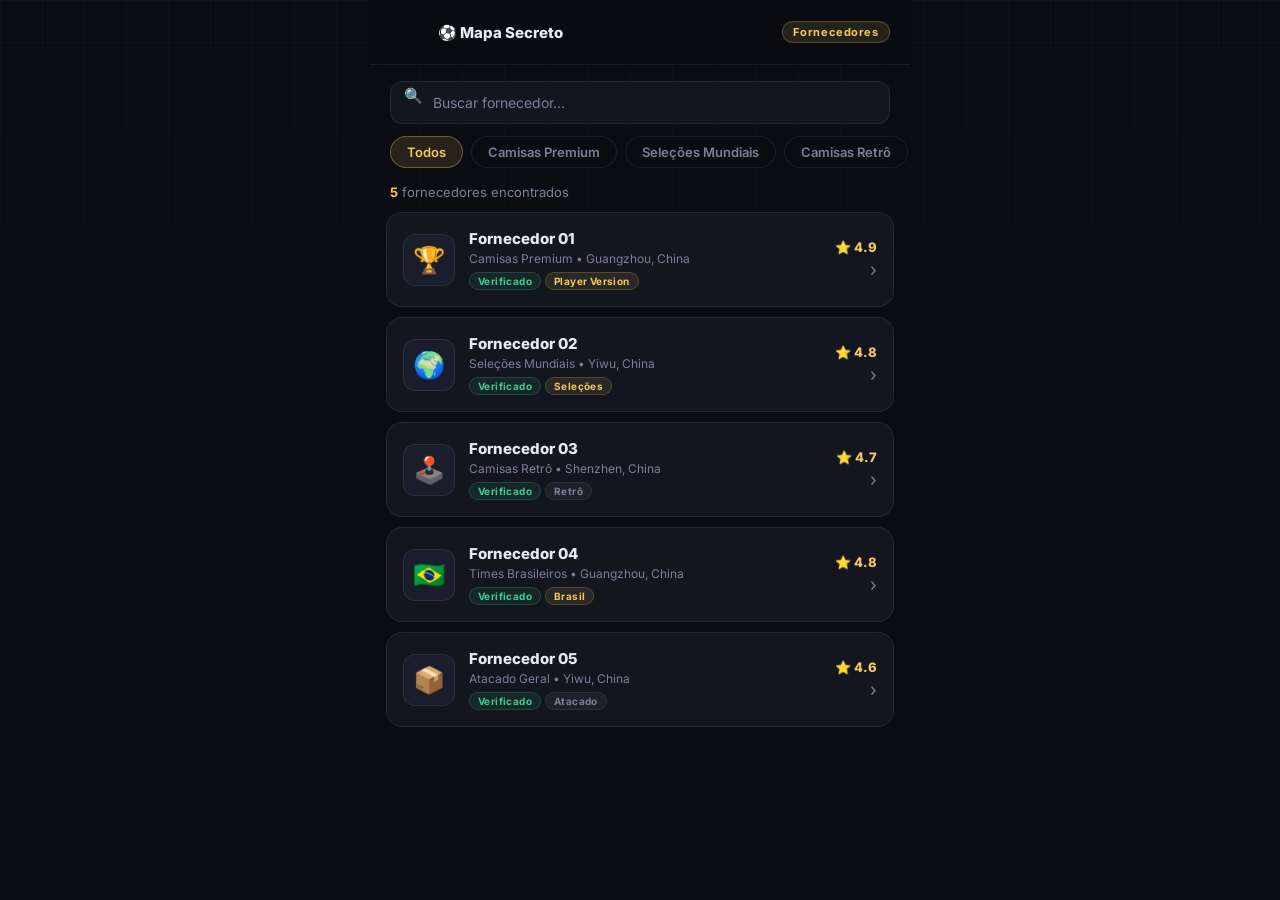
==== entr-app/index.html @ 82fa2864 "Add /entr-app supplier directory with list and detail views - Supplier cards with category filters a" ====
<!doctype html>
<html lang="pt-BR">
<head>
  <meta charset="UTF-8" />
  <meta name="viewport" content="width=device-width, initial-scale=1.0" />
  <title>Mapa Secreto — Fornecedores</title>
  <link rel="preconnect" href="https://fonts.googleapis.com">
  <link rel="preconnect" href="https://fonts.gstatic.com" crossorigin>
  <link href="https://fonts.googleapis.com/css2?family=Inter:wght@400;500;600;700;800;900&display=swap" rel="stylesheet">
  <style>
    *, *::before, *::after { box-sizing: border-box; margin: 0; padding: 0; }

    :root {
      --bg:    #0b0c12;
      --card:  #13151f;
      --card2: #1a1d2b;
      --line:  rgba(255,255,255,.08);
      --gold:  #f4c95d;
      --green: #3ecf8e;
      --red:   #ff5c5c;
      --text:  #e8eaf0;
      --muted: #7a8099;
      --shadow: 0 8px 32px rgba(0,0,0,.5);
    }

    html, body { min-height: 100%; background: var(--bg); color: var(--text); font-family: 'Inter', sans-serif; -webkit-font-smoothing: antialiased; }

    body::before {
      content: "";
      position: fixed; inset: 0; z-index: 0;
      background-image: linear-gradient(rgba(255,255,255,.025) 1px, transparent 1px), linear-gradient(90deg, rgba(255,255,255,.025) 1px, transparent 1px);
      background-size: 42px 42px;
      mask-image: linear-gradient(to bottom, black 0%, transparent 60%);
      pointer-events: none;
    }

    /* ── LAYOUT ── */
    .shell { position: relative; z-index: 1; max-width: 540px; margin: 0 auto; padding: 0 0 80px; min-height: 100vh; }

    /* ── HEADER ── */
    .topbar {
      position: sticky; top: 0; z-index: 50;
      background: rgba(11,12,18,.92);
      backdrop-filter: blur(16px);
      border-bottom: 1px solid var(--line);
      padding: 14px 20px;
      display: flex; align-items: center; gap: 12px;
    }
    .back-btn {
      width: 36px; height: 36px; border-radius: 50%;
      border: 1px solid var(--line);
      background: rgba(255,255,255,.04);
      color: var(--text); font-size: 18px;
      display: grid; place-items: center; cursor: pointer;
      flex-shrink: 0;
      transition: background .15s;
    }
    .back-btn:hover { background: rgba(255,255,255,.09); }
    .back-btn[hidden] { visibility: hidden; pointer-events: none; }
    .topbar-title { font-size: 15px; font-weight: 800; flex: 1; }
    .topbar-badge {
      font-size: 11px; font-weight: 700; letter-spacing: .08em;
      background: rgba(244,201,93,.12); color: var(--gold);
      border: 1px solid rgba(244,201,93,.25);
      border-radius: 20px; padding: 3px 10px;
    }

    /* ── SEARCH ── */
    .search-wrap { padding: 16px 20px 0; }
    .search-input {
      width: 100%; padding: 12px 16px 12px 42px;
      background: var(--card); border: 1px solid var(--line);
      border-radius: 12px; color: var(--text); font-size: 14px;
      font-family: inherit; outline: none;
      transition: border-color .2s;
    }
    .search-input::placeholder { color: var(--muted); }
    .search-input:focus { border-color: rgba(244,201,93,.4); }
    .search-wrap { position: relative; }
    .search-icon { position: absolute; left: 34px; top: 50%; transform: translateY(-50%); font-size: 15px; pointer-events: none; }

    /* ── FILTERS ── */
    .filters {
      display: flex; gap: 8px; padding: 12px 20px;
      overflow-x: auto; scrollbar-width: none;
    }
    .filters::-webkit-scrollbar { display: none; }
    .filter-btn {
      flex-shrink: 0; padding: 7px 16px;
      border-radius: 20px; border: 1px solid var(--line);
      background: transparent; color: var(--muted);
      font-size: 13px; font-weight: 600; font-family: inherit;
      cursor: pointer; white-space: nowrap;
      transition: all .15s;
    }
    .filter-btn.active {
      background: rgba(244,201,93,.12);
      border-color: rgba(244,201,93,.35);
      color: var(--gold);
    }

    /* ── SUPPLIER LIST ── */
    .list-header { padding: 4px 20px 12px; font-size: 13px; color: var(--muted); }
    .list-header span { color: var(--gold); font-weight: 700; }

    .supplier-list { display: flex; flex-direction: column; gap: 10px; padding: 0 16px; }

    .supplier-card {
      background: var(--card);
      border: 1px solid var(--line);
      border-radius: 16px;
      padding: 16px;
      display: flex; align-items: center; gap: 14px;
      cursor: pointer;
      transition: border-color .18s, transform .12s;
      text-decoration: none; color: inherit;
    }
    .supplier-card:hover { border-color: rgba(244,201,93,.3); transform: translateY(-1px); }

    .supplier-avatar {
      width: 52px; height: 52px; border-radius: 12px;
      background: var(--card2);
      border: 1px solid var(--line);
      display: grid; place-items: center;
      font-size: 26px; flex-shrink: 0;
    }
    .supplier-info { flex: 1; min-width: 0; }
    .supplier-name { font-size: 15px; font-weight: 800; margin-bottom: 3px; }
    .supplier-category { font-size: 12px; color: var(--muted); margin-bottom: 6px; }
    .supplier-tags { display: flex; flex-wrap: wrap; gap: 4px; }
    .tag {
      font-size: 10px; font-weight: 700; letter-spacing: .04em;
      padding: 2px 8px; border-radius: 20px;
    }
    .tag-green { background: rgba(62,207,142,.1); color: var(--green); border: 1px solid rgba(62,207,142,.2); }
    .tag-gold  { background: rgba(244,201,93,.1);  color: var(--gold);  border: 1px solid rgba(244,201,93,.2); }
    .tag-gray  { background: rgba(255,255,255,.05); color: var(--muted); border: 1px solid var(--line); }

    .supplier-meta { text-align: right; flex-shrink: 0; }
    .rating { font-size: 13px; font-weight: 800; color: var(--gold); }
    .rating-stars { font-size: 10px; color: var(--gold); }
    .arrow { color: var(--muted); font-size: 18px; margin-top: 4px; }

    /* ── EMPTY ── */
    .empty { text-align: center; padding: 60px 20px; color: var(--muted); }
    .empty-icon { font-size: 40px; margin-bottom: 12px; }

    /* ── DETAIL VIEW ── */
    #detailView { display: none; }
    #detailView.active { display: block; }
    #listView.hidden { display: none; }

    .detail-hero {
      background: var(--card);
      border-bottom: 1px solid var(--line);
      padding: 28px 20px 24px;
      display: flex; align-items: center; gap: 16px;
    }
    .detail-avatar {
      width: 68px; height: 68px; border-radius: 16px;
      background: var(--card2); border: 1px solid var(--line);
      display: grid; place-items: center; font-size: 34px;
      flex-shrink: 0;
    }
    .detail-name { font-size: 20px; font-weight: 900; margin-bottom: 4px; }
    .detail-category { font-size: 13px; color: var(--muted); margin-bottom: 8px; }

    .detail-body { padding: 20px; display: flex; flex-direction: column; gap: 20px; }

    .info-grid {
      display: grid; grid-template-columns: 1fr 1fr;
      gap: 10px;
    }
    .info-item {
      background: var(--card); border: 1px solid var(--line);
      border-radius: 12px; padding: 14px;
    }
    .info-label { font-size: 11px; color: var(--muted); font-weight: 600; letter-spacing: .06em; text-transform: uppercase; margin-bottom: 4px; }
    .info-value { font-size: 15px; font-weight: 800; color: var(--text); }
    .info-value.green { color: var(--green); }
    .info-value.gold  { color: var(--gold); }

    .section-title { font-size: 13px; font-weight: 900; letter-spacing: .06em; text-transform: uppercase; color: var(--muted); margin-bottom: 10px; }

    .desc-box {
      background: var(--card); border: 1px solid var(--line);
      border-radius: 14px; padding: 16px;
      font-size: 14px; line-height: 1.7; color: #c0c5d5;
    }

    .specialty-list { display: flex; flex-wrap: wrap; gap: 8px; }

    .cta-group { display: flex; flex-direction: column; gap: 10px; }

    .btn {
      width: 100%; padding: 16px;
      border-radius: 14px; border: none;
      font-size: 15px; font-weight: 800;
      font-family: inherit; cursor: pointer;
      display: flex; align-items: center; justify-content: center; gap: 8px;
      text-decoration: none; transition: opacity .15s, transform .1s;
    }
    .btn:active { transform: scale(.98); }
    .btn-whatsapp {
      background: #25D366; color: #fff;
    }
    .btn-catalog {
      background: var(--card2); color: var(--gold);
      border: 1px solid rgba(244,201,93,.25);
    }
    .btn-catalog:hover { border-color: rgba(244,201,93,.5); }
    .btn[hidden] { display: none; }

    .warn-box {
      background: rgba(244,201,93,.06);
      border: 1px solid rgba(244,201,93,.2);
      border-radius: 12px; padding: 14px 16px;
      font-size: 13px; line-height: 1.6; color: #c8a84b;
      display: flex; gap: 10px; align-items: flex-start;
    }

    @media (max-width: 520px) {
      .shell { max-width: 100%; }
    }
  </style>
</head>
<body>
<div class="shell">

  <!-- TOPBAR -->
  <div class="topbar">
    <button class="back-btn" id="backBtn" hidden>←</button>
    <div class="topbar-title">⚽ Mapa Secreto</div>
    <div class="topbar-badge" id="topbarBadge">Fornecedores</div>
  </div>

  <!-- LIST VIEW -->
  <div id="listView">
    <div class="search-wrap">
      <span class="search-icon">🔍</span>
      <input class="search-input" id="searchInput" type="text" placeholder="Buscar fornecedor..." autocomplete="off" />
    </div>

    <div class="filters" id="filterBar"></div>

    <div class="list-header" id="listHeader"></div>
    <div class="supplier-list" id="supplierList"></div>
  </div>

  <!-- DETAIL VIEW -->
  <div id="detailView">
    <div class="detail-hero">
      <div class="detail-avatar" id="dAvatar"></div>
      <div>
        <div class="detail-name" id="dName"></div>
        <div class="detail-category" id="dCategory"></div>
        <div class="supplier-tags" id="dTags"></div>
      </div>
    </div>
    <div class="detail-body">
      <div class="info-grid" id="dInfoGrid"></div>
      <div>
        <div class="section-title">Sobre o fornecedor</div>
        <div class="desc-box" id="dDesc"></div>
      </div>
      <div>
        <div class="section-title">Especialidades</div>
        <div class="specialty-list" id="dSpecialties"></div>
      </div>
      <div class="warn-box">
        <span>⚠️</span>
        <span>Sempre peça amostras antes de fazer pedidos grandes. Negocie em português — a maioria entende via tradutor.</span>
      </div>
      <div class="cta-group">
        <a class="btn btn-whatsapp" id="dWhatsapp" href="#" target="_blank" rel="noopener">
          <span>💬</span> Falar no WhatsApp
        </a>
        <a class="btn btn-catalog" id="dCatalog" href="#" target="_blank" rel="noopener">
          <span>📦</span> Ver catálogo completo
        </a>
      </div>
    </div>
  </div>

</div>

<script>
// ═══════════════════════════════════════════════════════════
//  DADOS DOS FORNECEDORES — edite aqui!
//  campos: id, name, emoji, category, location, minOrder,
//          deliveryDays, rating, description, specialties[],
//          tags[], whatsapp (só números), catalog (url ou "")
// ═══════════════════════════════════════════════════════════
const suppliers = [
  {
    id: 1,
    name: "Fornecedor 01",
    emoji: "🏆",
    category: "Camisas Premium",
    location: "Guangzhou, China",
    minOrder: "5 unidades",
    deliveryDays: "10–15 dias",
    rating: "4.9",
    description: "Especializado em camisas de times europeus e seleções com acabamento Player Version. Tecido AAA+, costuras reforçadas e patch original. Atende revendedores brasileiros há mais de 3 anos com excelente histórico.",
    specialties: ["Premier League", "La Liga", "Seleção Brasileira", "Player Version", "Patch original"],
    tags: [{ label: "Verificado", type: "green" }, { label: "Player Version", type: "gold" }],
    whatsapp: "5511999990001",
    whatsappMsg: "Olá! Vi seu contato no Mapa Secreto das Camisas de Time. Tenho interesse em camisas premium. Pode me enviar o catálogo atualizado?",
    catalog: ""
  },
  {
    id: 2,
    name: "Fornecedor 02",
    emoji: "🌍",
    category: "Seleções Mundiais",
    location: "Yiwu, China",
    minOrder: "10 unidades",
    deliveryDays: "12–18 dias",
    rating: "4.8",
    description: "Foco em camisas de seleções de todo o mundo. Ótima variedade de modelos — titular, reserva e edições especiais. Trabalha com kits completos (camisa + short) e preços competitivos para revendas.",
    specialties: ["Argentina", "França", "Portugal", "Alemanha", "Itália", "Todas as seleções"],
    tags: [{ label: "Verificado", type: "green" }, { label: "Seleções", type: "gold" }],
    whatsapp: "5511999990002",
    whatsappMsg: "Olá! Vi seu contato no Mapa Secreto das Camisas de Time. Gostaria de ver o catálogo de camisas de seleções. Quais modelos você tem disponíveis?",
    catalog: ""
  },
  {
    id: 3,
    name: "Fornecedor 03",
    emoji: "🕹️",
    category: "Camisas Retrô",
    location: "Shenzhen, China",
    minOrder: "3 unidades",
    deliveryDays: "15–20 dias",
    rating: "4.7",
    description: "Referência em edições antigas e modelos raros. Desde os anos 90 até os clássicos dos anos 2000. Ótima saída para colecionadores e revendedores de nicho. Mínimo de 3 peças por modelo.",
    specialties: ["Retrô Brasil 94", "Barça anos 90", "Milan clássico", "Inter 98", "Real Madrid 2000"],
    tags: [{ label: "Verificado", type: "green" }, { label: "Retrô", type: "gray" }],
    whatsapp: "5511999990003",
    whatsappMsg: "Olá! Vi seu contato no Mapa Secreto das Camisas de Time. Tenho interesse em camisas retrô. Quais modelos clássicos você tem no estoque?",
    catalog: ""
  },
  {
    id: 4,
    name: "Fornecedor 04",
    emoji: "🇧🇷",
    category: "Times Brasileiros",
    location: "Guangzhou, China",
    minOrder: "5 unidades",
    deliveryDays: "10–14 dias",
    rating: "4.8",
    description: "Especializado nos principais times do Brasileirão. Flamengo, Corinthians, Palmeiras, São Paulo, Vasco, Botafogo e mais. Atualiza o estoque assim que os novos uniformes são lançados oficialmente.",
    specialties: ["Flamengo", "Corinthians", "Palmeiras", "São Paulo", "Vasco", "Botafogo"],
    tags: [{ label: "Verificado", type: "green" }, { label: "Brasil", type: "gold" }],
    whatsapp: "5511999990004",
    whatsappMsg: "Olá! Vi seu contato no Mapa Secreto das Camisas de Time. Quero ver as camisas dos times brasileiros disponíveis. Pode me enviar o catálogo?",
    catalog: ""
  },
  {
    id: 5,
    name: "Fornecedor 05",
    emoji: "📦",
    category: "Atacado Geral",
    location: "Yiwu, China",
    minOrder: "20 unidades",
    deliveryDays: "10–15 dias",
    rating: "4.6",
    description: "Ideal para quem compra em grande volume. Preços mais baixos do mapa a partir de 20 unidades. Trabalha com todos os times populares e variedade de tamanhos. Ótimo para quem quer montar um estoque.",
    specialties: ["Alto volume", "Preço de fábrica", "Todos os times", "Todos os tamanhos"],
    tags: [{ label: "Verificado", type: "green" }, { label: "Atacado", type: "gray" }],
    whatsapp: "5511999990005",
    whatsappMsg: "Olá! Vi seu contato no Mapa Secreto das Camisas de Time. Tenho interesse em comprar no atacado. Qual o preço por unidade a partir de 20 peças?",
    catalog: ""
  }
];

// ═══════════════════════════════════════════════════════════
//  APP
// ═══════════════════════════════════════════════════════════
const categories = ['Todos', ...new Set(suppliers.map(s => s.category))];
let activeCategory = 'Todos';
let searchQuery = '';

const listView    = document.getElementById('listView');
const detailView  = document.getElementById('detailView');
const backBtn     = document.getElementById('backBtn');
const topbarBadge = document.getElementById('topbarBadge');
const filterBar   = document.getElementById('filterBar');
const listHeader  = document.getElementById('listHeader');
const supplierList = document.getElementById('supplierList');
const searchInput = document.getElementById('searchInput');

// build filters
categories.forEach(cat => {
  const btn = document.createElement('button');
  btn.className = 'filter-btn' + (cat === 'Todos' ? ' active' : '');
  btn.textContent = cat;
  btn.addEventListener('click', () => {
    activeCategory = cat;
    document.querySelectorAll('.filter-btn').forEach(b => b.classList.remove('active'));
    btn.classList.add('active');
    renderList();
  });
  filterBar.appendChild(btn);
});

searchInput.addEventListener('input', e => {
  searchQuery = e.target.value.toLowerCase();
  renderList();
});

function renderList() {
  const filtered = suppliers.filter(s => {
    const matchCat = activeCategory === 'Todos' || s.category === activeCategory;
    const matchSearch = !searchQuery || s.name.toLowerCase().includes(searchQuery) || s.category.toLowerCase().includes(searchQuery) || s.specialties.join(' ').toLowerCase().includes(searchQuery);
    return matchCat && matchSearch;
  });

  listHeader.innerHTML = `<span>${filtered.length}</span> fornecedor${filtered.length !== 1 ? 'es' : ''} encontrado${filtered.length !== 1 ? 's' : ''}`;

  if (filtered.length === 0) {
    supplierList.innerHTML = `<div class="empty"><div class="empty-icon">🔍</div><p>Nenhum fornecedor encontrado.<br>Tente outro filtro.</p></div>`;
    return;
  }

  supplierList.innerHTML = filtered.map(s => `
    <div class="supplier-card" data-id="${s.id}">
      <div class="supplier-avatar">${s.emoji}</div>
      <div class="supplier-info">
        <div class="supplier-name">${s.name}</div>
        <div class="supplier-category">${s.category} • ${s.location}</div>
        <div class="supplier-tags">
          ${s.tags.map(t => `<span class="tag tag-${t.type}">${t.label}</span>`).join('')}
        </div>
      </div>
      <div class="supplier-meta">
        <div class="rating">⭐ ${s.rating}</div>
        <div class="arrow">›</div>
      </div>
    </div>
  `).join('');

  supplierList.querySelectorAll('.supplier-card').forEach(card => {
    card.addEventListener('click', () => openDetail(Number(card.dataset.id)));
  });
}

function openDetail(id) {
  const s = suppliers.find(x => x.id === id);
  if (!s) return;

  document.getElementById('dAvatar').textContent    = s.emoji;
  document.getElementById('dName').textContent      = s.name;
  document.getElementById('dCategory').textContent  = s.category + ' • ' + s.location;
  document.getElementById('dTags').innerHTML        = s.tags.map(t => `<span class="tag tag-${t.type}">${t.label}</span>`).join('');
  document.getElementById('dDesc').textContent      = s.description;

  document.getElementById('dInfoGrid').innerHTML = `
    <div class="info-item"><div class="info-label">Pedido mínimo</div><div class="info-value gold">${s.minOrder}</div></div>
    <div class="info-item"><div class="info-label">Prazo de entrega</div><div class="info-value">${s.deliveryDays}</div></div>
    <div class="info-item"><div class="info-label">Avaliação</div><div class="info-value gold">⭐ ${s.rating}</div></div>
    <div class="info-item"><div class="info-label">Localização</div><div class="info-value" style="font-size:13px">${s.location}</div></div>
  `;

  document.getElementById('dSpecialties').innerHTML = s.specialties.map(sp => `<span class="tag tag-gray">${sp}</span>`).join('');

  const waLink = `https://wa.me/${s.whatsapp}?text=${encodeURIComponent(s.whatsappMsg)}`;
  document.getElementById('dWhatsapp').href = waLink;

  const catalogBtn = document.getElementById('dCatalog');
  if (s.catalog) {
    catalogBtn.href = s.catalog;
    catalogBtn.removeAttribute('hidden');
  } else {
    catalogBtn.setAttribute('hidden', '');
  }

  listView.classList.add('hidden');
  detailView.classList.add('active');
  backBtn.removeAttribute('hidden');
  topbarBadge.textContent = s.name;
  window.scrollTo(0, 0);
}

backBtn.addEventListener('click', () => {
  detailView.classList.remove('active');
  listView.classList.remove('hidden');
  backBtn.setAttribute('hidden', '');
  topbarBadge.textContent = 'Fornecedores';
  window.scrollTo(0, 0);
});

renderList();
</script>
</body>
</html>
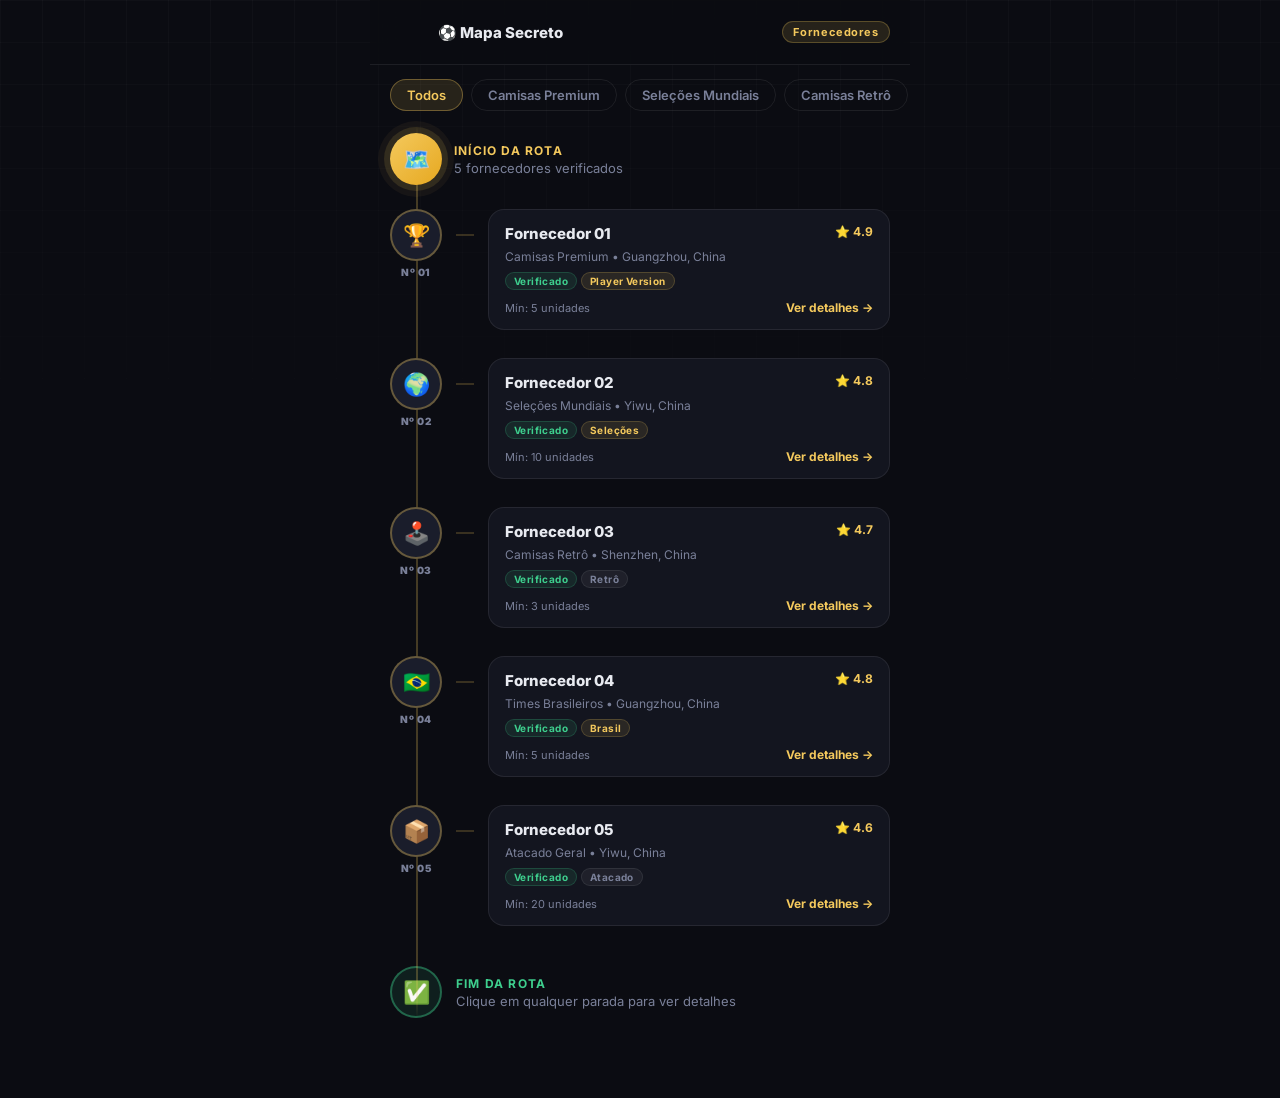
==== commit 2859765e: "Redesign entr-app as vertical route map Replace flat list with journey-map layout: vertical gold lin" ====
--- a/entr-app/index.html
+++ b/entr-app/index.html
@@ -17,10 +17,8 @@
       --line:  rgba(255,255,255,.08);
       --gold:  #f4c95d;
       --green: #3ecf8e;
-      --red:   #ff5c5c;
       --text:  #e8eaf0;
       --muted: #7a8099;
-      --shadow: 0 8px 32px rgba(0,0,0,.5);
     }
 
     html, body { min-height: 100%; background: var(--bg); color: var(--text); font-family: 'Inter', sans-serif; -webkit-font-smoothing: antialiased; }
@@ -30,14 +28,13 @@
       position: fixed; inset: 0; z-index: 0;
       background-image: linear-gradient(rgba(255,255,255,.025) 1px, transparent 1px), linear-gradient(90deg, rgba(255,255,255,.025) 1px, transparent 1px);
       background-size: 42px 42px;
-      mask-image: linear-gradient(to bottom, black 0%, transparent 60%);
+      mask-image: linear-gradient(to bottom, black 0%, transparent 55%);
       pointer-events: none;
     }
 
-    /* ── LAYOUT ── */
-    .shell { position: relative; z-index: 1; max-width: 540px; margin: 0 auto; padding: 0 0 80px; min-height: 100vh; }
-
-    /* ── HEADER ── */
+    .shell { position: relative; z-index: 1; max-width: 540px; margin: 0 auto; padding-bottom: 80px; min-height: 100vh; }
+
+    /* ── TOPBAR ── */
     .topbar {
       position: sticky; top: 0; z-index: 50;
       background: rgba(11,12,18,.92);
@@ -52,8 +49,7 @@
       background: rgba(255,255,255,.04);
       color: var(--text); font-size: 18px;
       display: grid; place-items: center; cursor: pointer;
-      flex-shrink: 0;
-      transition: background .15s;
+      flex-shrink: 0; transition: background .15s;
     }
     .back-btn:hover { background: rgba(255,255,255,.09); }
     .back-btn[hidden] { visibility: hidden; pointer-events: none; }
@@ -62,26 +58,12 @@
       font-size: 11px; font-weight: 700; letter-spacing: .08em;
       background: rgba(244,201,93,.12); color: var(--gold);
       border: 1px solid rgba(244,201,93,.25);
-      border-radius: 20px; padding: 3px 10px;
-    }
-
-    /* ── SEARCH ── */
-    .search-wrap { padding: 16px 20px 0; }
-    .search-input {
-      width: 100%; padding: 12px 16px 12px 42px;
-      background: var(--card); border: 1px solid var(--line);
-      border-radius: 12px; color: var(--text); font-size: 14px;
-      font-family: inherit; outline: none;
-      transition: border-color .2s;
-    }
-    .search-input::placeholder { color: var(--muted); }
-    .search-input:focus { border-color: rgba(244,201,93,.4); }
-    .search-wrap { position: relative; }
-    .search-icon { position: absolute; left: 34px; top: 50%; transform: translateY(-50%); font-size: 15px; pointer-events: none; }
+      border-radius: 20px; padding: 3px 10px; white-space: nowrap;
+    }
 
     /* ── FILTERS ── */
     .filters {
-      display: flex; gap: 8px; padding: 12px 20px;
+      display: flex; gap: 8px; padding: 14px 20px;
       overflow-x: auto; scrollbar-width: none;
     }
     .filters::-webkit-scrollbar { display: none; }
@@ -90,8 +72,7 @@
       border-radius: 20px; border: 1px solid var(--line);
       background: transparent; color: var(--muted);
       font-size: 13px; font-weight: 600; font-family: inherit;
-      cursor: pointer; white-space: nowrap;
-      transition: all .15s;
+      cursor: pointer; white-space: nowrap; transition: all .15s;
     }
     .filter-btn.active {
       background: rgba(244,201,93,.12);
@@ -99,35 +80,107 @@
       color: var(--gold);
     }
 
-    /* ── SUPPLIER LIST ── */
-    .list-header { padding: 4px 20px 12px; font-size: 13px; color: var(--muted); }
-    .list-header span { color: var(--gold); font-weight: 700; }
-
-    .supplier-list { display: flex; flex-direction: column; gap: 10px; padding: 0 16px; }
-
-    .supplier-card {
+    /* ── MAP ROUTE ── */
+    .map-route {
+      padding: 8px 20px 0 20px;
+      position: relative;
+    }
+
+    /* vertical road line */
+    .map-route::before {
+      content: "";
+      position: absolute;
+      left: 46px; /* 20px padding + 26px to center of pin */
+      top: 0; bottom: 0;
+      width: 2px;
+      background: linear-gradient(to bottom,
+        transparent 0%,
+        rgba(244,201,93,.25) 4%,
+        rgba(244,201,93,.25) 96%,
+        transparent 100%
+      );
+    }
+
+    /* START label */
+    .route-start {
+      display: flex; align-items: center; gap: 12px;
+      padding: 0 0 24px 0;
+      position: relative;
+    }
+    .route-start-pin {
+      width: 52px; height: 52px; border-radius: 50%; flex-shrink: 0;
+      background: linear-gradient(135deg, var(--gold), #e6a820);
+      display: grid; place-items: center;
+      font-size: 22px;
+      box-shadow: 0 0 0 6px rgba(244,201,93,.12), 0 0 0 12px rgba(244,201,93,.05);
+      z-index: 2; position: relative;
+    }
+    .route-start-text { font-size: 12px; font-weight: 700; letter-spacing: .1em; text-transform: uppercase; color: var(--gold); }
+    .route-start-sub { font-size: 13px; color: var(--muted); margin-top: 2px; }
+
+    /* each stop */
+    .route-stop {
+      display: flex; align-items: flex-start; gap: 14px;
+      padding-bottom: 28px;
+      position: relative;
+      cursor: pointer;
+    }
+    .route-stop:last-child { padding-bottom: 12px; }
+
+    /* pin */
+    .stop-pin {
+      width: 52px; flex-shrink: 0;
+      display: flex; flex-direction: column; align-items: center;
+      position: relative; z-index: 2;
+    }
+    .stop-dot {
+      width: 52px; height: 52px; border-radius: 50%;
+      background: var(--card2);
+      border: 2px solid rgba(244,201,93,.35);
+      display: grid; place-items: center;
+      font-size: 22px;
+      transition: border-color .2s, transform .15s, box-shadow .2s;
+      position: relative;
+    }
+    .route-stop:hover .stop-dot {
+      border-color: var(--gold);
+      transform: scale(1.06);
+      box-shadow: 0 0 0 6px rgba(244,201,93,.12);
+    }
+    .stop-num {
+      font-size: 10px; font-weight: 900; color: var(--muted);
+      margin-top: 5px; letter-spacing: .06em;
+    }
+
+    /* connector arm from dot to card */
+    .stop-arm {
+      width: 18px; height: 2px;
+      background: rgba(244,201,93,.2);
+      margin-top: 25px; flex-shrink: 0;
+    }
+
+    /* card */
+    .stop-card {
+      flex: 1; min-width: 0;
       background: var(--card);
       border: 1px solid var(--line);
       border-radius: 16px;
-      padding: 16px;
-      display: flex; align-items: center; gap: 14px;
-      cursor: pointer;
+      padding: 14px 16px;
       transition: border-color .18s, transform .12s;
-      text-decoration: none; color: inherit;
-    }
-    .supplier-card:hover { border-color: rgba(244,201,93,.3); transform: translateY(-1px); }
-
-    .supplier-avatar {
-      width: 52px; height: 52px; border-radius: 12px;
-      background: var(--card2);
-      border: 1px solid var(--line);
-      display: grid; place-items: center;
-      font-size: 26px; flex-shrink: 0;
-    }
-    .supplier-info { flex: 1; min-width: 0; }
-    .supplier-name { font-size: 15px; font-weight: 800; margin-bottom: 3px; }
-    .supplier-category { font-size: 12px; color: var(--muted); margin-bottom: 6px; }
-    .supplier-tags { display: flex; flex-wrap: wrap; gap: 4px; }
+    }
+    .route-stop:hover .stop-card {
+      border-color: rgba(244,201,93,.3);
+      transform: translateY(-1px);
+    }
+    .stop-card-top { display: flex; align-items: flex-start; justify-content: space-between; gap: 8px; margin-bottom: 6px; }
+    .stop-name { font-size: 15px; font-weight: 800; }
+    .stop-rating { font-size: 12px; font-weight: 700; color: var(--gold); white-space: nowrap; }
+    .stop-category { font-size: 12px; color: var(--muted); margin-bottom: 8px; }
+    .stop-tags { display: flex; flex-wrap: wrap; gap: 4px; }
+    .stop-footer { display: flex; justify-content: space-between; align-items: center; margin-top: 10px; }
+    .stop-detail { font-size: 12px; color: var(--gold); font-weight: 700; }
+    .stop-min { font-size: 11px; color: var(--muted); }
+
     .tag {
       font-size: 10px; font-weight: 700; letter-spacing: .04em;
       padding: 2px 8px; border-radius: 20px;
@@ -136,12 +189,22 @@
     .tag-gold  { background: rgba(244,201,93,.1);  color: var(--gold);  border: 1px solid rgba(244,201,93,.2); }
     .tag-gray  { background: rgba(255,255,255,.05); color: var(--muted); border: 1px solid var(--line); }
 
-    .supplier-meta { text-align: right; flex-shrink: 0; }
-    .rating { font-size: 13px; font-weight: 800; color: var(--gold); }
-    .rating-stars { font-size: 10px; color: var(--gold); }
-    .arrow { color: var(--muted); font-size: 18px; margin-top: 4px; }
-
-    /* ── EMPTY ── */
+    /* END label */
+    .route-end {
+      display: flex; align-items: center; gap: 14px;
+      padding: 12px 0 0;
+    }
+    .route-end-pin {
+      width: 52px; height: 52px; border-radius: 50%; flex-shrink: 0;
+      background: rgba(62,207,142,.1);
+      border: 2px solid rgba(62,207,142,.4);
+      display: grid; place-items: center;
+      font-size: 22px;
+    }
+    .route-end-text { font-size: 12px; font-weight: 700; letter-spacing: .1em; text-transform: uppercase; color: var(--green); }
+    .route-end-sub { font-size: 13px; color: var(--muted); margin-top: 2px; }
+
+    /* empty */
     .empty { text-align: center; padding: 60px 20px; color: var(--muted); }
     .empty-icon { font-size: 40px; margin-bottom: 12px; }
 
@@ -151,34 +214,24 @@
     #listView.hidden { display: none; }
 
     .detail-hero {
-      background: var(--card);
-      border-bottom: 1px solid var(--line);
-      padding: 28px 20px 24px;
-      display: flex; align-items: center; gap: 16px;
+      background: var(--card); border-bottom: 1px solid var(--line);
+      padding: 28px 20px 24px; display: flex; align-items: center; gap: 16px;
     }
     .detail-avatar {
-      width: 68px; height: 68px; border-radius: 16px;
-      background: var(--card2); border: 1px solid var(--line);
-      display: grid; place-items: center; font-size: 34px;
-      flex-shrink: 0;
+      width: 68px; height: 68px; border-radius: 50%;
+      background: var(--card2); border: 2px solid rgba(244,201,93,.3);
+      display: grid; place-items: center; font-size: 32px; flex-shrink: 0;
     }
     .detail-name { font-size: 20px; font-weight: 900; margin-bottom: 4px; }
     .detail-category { font-size: 13px; color: var(--muted); margin-bottom: 8px; }
 
     .detail-body { padding: 20px; display: flex; flex-direction: column; gap: 20px; }
 
-    .info-grid {
-      display: grid; grid-template-columns: 1fr 1fr;
-      gap: 10px;
-    }
-    .info-item {
-      background: var(--card); border: 1px solid var(--line);
-      border-radius: 12px; padding: 14px;
-    }
+    .info-grid { display: grid; grid-template-columns: 1fr 1fr; gap: 10px; }
+    .info-item { background: var(--card); border: 1px solid var(--line); border-radius: 12px; padding: 14px; }
     .info-label { font-size: 11px; color: var(--muted); font-weight: 600; letter-spacing: .06em; text-transform: uppercase; margin-bottom: 4px; }
-    .info-value { font-size: 15px; font-weight: 800; color: var(--text); }
-    .info-value.green { color: var(--green); }
-    .info-value.gold  { color: var(--gold); }
+    .info-value { font-size: 15px; font-weight: 800; }
+    .info-value.gold { color: var(--gold); }
 
     .section-title { font-size: 13px; font-weight: 900; letter-spacing: .06em; text-transform: uppercase; color: var(--muted); margin-bottom: 10px; }
 
@@ -189,39 +242,34 @@
     }
 
     .specialty-list { display: flex; flex-wrap: wrap; gap: 8px; }
-
     .cta-group { display: flex; flex-direction: column; gap: 10px; }
 
     .btn {
-      width: 100%; padding: 16px;
-      border-radius: 14px; border: none;
-      font-size: 15px; font-weight: 800;
-      font-family: inherit; cursor: pointer;
+      width: 100%; padding: 16px; border-radius: 14px; border: none;
+      font-size: 15px; font-weight: 800; font-family: inherit; cursor: pointer;
       display: flex; align-items: center; justify-content: center; gap: 8px;
       text-decoration: none; transition: opacity .15s, transform .1s;
     }
     .btn:active { transform: scale(.98); }
-    .btn-whatsapp {
-      background: #25D366; color: #fff;
-    }
-    .btn-catalog {
-      background: var(--card2); color: var(--gold);
-      border: 1px solid rgba(244,201,93,.25);
-    }
-    .btn-catalog:hover { border-color: rgba(244,201,93,.5); }
+    .btn-whatsapp { background: #25D366; color: #fff; }
+    .btn-catalog { background: var(--card2); color: var(--gold); border: 1px solid rgba(244,201,93,.25); }
     .btn[hidden] { display: none; }
 
     .warn-box {
-      background: rgba(244,201,93,.06);
-      border: 1px solid rgba(244,201,93,.2);
+      background: rgba(244,201,93,.06); border: 1px solid rgba(244,201,93,.2);
       border-radius: 12px; padding: 14px 16px;
       font-size: 13px; line-height: 1.6; color: #c8a84b;
       display: flex; gap: 10px; align-items: flex-start;
     }
 
-    @media (max-width: 520px) {
-      .shell { max-width: 100%; }
-    }
+    /* stop appear animation */
+    @keyframes stop-in {
+      from { opacity: 0; transform: translateX(16px); }
+      to   { opacity: 1; transform: translateX(0); }
+    }
+    .route-stop { animation: stop-in .35s ease both; }
+
+    @media (max-width: 520px) { .shell { max-width: 100%; } }
   </style>
 </head>
 <body>
@@ -236,15 +284,9 @@
 
   <!-- LIST VIEW -->
   <div id="listView">
-    <div class="search-wrap">
-      <span class="search-icon">🔍</span>
-      <input class="search-input" id="searchInput" type="text" placeholder="Buscar fornecedor..." autocomplete="off" />
-    </div>
-
     <div class="filters" id="filterBar"></div>
 
-    <div class="list-header" id="listHeader"></div>
-    <div class="supplier-list" id="supplierList"></div>
+    <div class="map-route" id="mapRoute"></div>
   </div>
 
   <!-- DETAIL VIEW -->
@@ -254,7 +296,7 @@
       <div>
         <div class="detail-name" id="dName"></div>
         <div class="detail-category" id="dCategory"></div>
-        <div class="supplier-tags" id="dTags"></div>
+        <div class="stop-tags" id="dTags"></div>
       </div>
     </div>
     <div class="detail-body">
@@ -379,18 +421,15 @@
 // ═══════════════════════════════════════════════════════════
 const categories = ['Todos', ...new Set(suppliers.map(s => s.category))];
 let activeCategory = 'Todos';
-let searchQuery = '';
 
 const listView    = document.getElementById('listView');
 const detailView  = document.getElementById('detailView');
 const backBtn     = document.getElementById('backBtn');
 const topbarBadge = document.getElementById('topbarBadge');
 const filterBar   = document.getElementById('filterBar');
-const listHeader  = document.getElementById('listHeader');
-const supplierList = document.getElementById('supplierList');
-const searchInput = document.getElementById('searchInput');
-
-// build filters
+const mapRoute    = document.getElementById('mapRoute');
+
+// filters
 categories.forEach(cat => {
   const btn = document.createElement('button');
   btn.className = 'filter-btn' + (cat === 'Todos' ? ' active' : '');
@@ -399,49 +438,65 @@
     activeCategory = cat;
     document.querySelectorAll('.filter-btn').forEach(b => b.classList.remove('active'));
     btn.classList.add('active');
-    renderList();
+    renderMap();
   });
   filterBar.appendChild(btn);
 });
 
-searchInput.addEventListener('input', e => {
-  searchQuery = e.target.value.toLowerCase();
-  renderList();
-});
-
-function renderList() {
-  const filtered = suppliers.filter(s => {
-    const matchCat = activeCategory === 'Todos' || s.category === activeCategory;
-    const matchSearch = !searchQuery || s.name.toLowerCase().includes(searchQuery) || s.category.toLowerCase().includes(searchQuery) || s.specialties.join(' ').toLowerCase().includes(searchQuery);
-    return matchCat && matchSearch;
-  });
-
-  listHeader.innerHTML = `<span>${filtered.length}</span> fornecedor${filtered.length !== 1 ? 'es' : ''} encontrado${filtered.length !== 1 ? 's' : ''}`;
+function renderMap() {
+  const filtered = suppliers.filter(s =>
+    activeCategory === 'Todos' || s.category === activeCategory
+  );
 
   if (filtered.length === 0) {
-    supplierList.innerHTML = `<div class="empty"><div class="empty-icon">🔍</div><p>Nenhum fornecedor encontrado.<br>Tente outro filtro.</p></div>`;
+    mapRoute.innerHTML = `<div class="empty"><div class="empty-icon">🗺️</div><p>Nenhum fornecedor nessa categoria.</p></div>`;
     return;
   }
 
-  supplierList.innerHTML = filtered.map(s => `
-    <div class="supplier-card" data-id="${s.id}">
-      <div class="supplier-avatar">${s.emoji}</div>
-      <div class="supplier-info">
-        <div class="supplier-name">${s.name}</div>
-        <div class="supplier-category">${s.category} • ${s.location}</div>
-        <div class="supplier-tags">
-          ${s.tags.map(t => `<span class="tag tag-${t.type}">${t.label}</span>`).join('')}
+  mapRoute.innerHTML = `
+    <div class="route-start">
+      <div class="route-start-pin">🗺️</div>
+      <div>
+        <div class="route-start-text">Início da rota</div>
+        <div class="route-start-sub">${filtered.length} fornecedor${filtered.length !== 1 ? 'es' : ''} verificado${filtered.length !== 1 ? 's' : ''}</div>
+      </div>
+    </div>
+
+    ${filtered.map((s, i) => `
+      <div class="route-stop" data-id="${s.id}" style="animation-delay:${i * 60}ms">
+        <div class="stop-pin">
+          <div class="stop-dot">${s.emoji}</div>
+          <div class="stop-num">Nº ${String(i + 1).padStart(2, '0')}</div>
         </div>
-      </div>
-      <div class="supplier-meta">
-        <div class="rating">⭐ ${s.rating}</div>
-        <div class="arrow">›</div>
+        <div class="stop-arm"></div>
+        <div class="stop-card">
+          <div class="stop-card-top">
+            <div class="stop-name">${s.name}</div>
+            <div class="stop-rating">⭐ ${s.rating}</div>
+          </div>
+          <div class="stop-category">${s.category} • ${s.location}</div>
+          <div class="stop-tags">
+            ${s.tags.map(t => `<span class="tag tag-${t.type}">${t.label}</span>`).join('')}
+          </div>
+          <div class="stop-footer">
+            <div class="stop-min">Mín: ${s.minOrder}</div>
+            <div class="stop-detail">Ver detalhes →</div>
+          </div>
+        </div>
+      </div>
+    `).join('')}
+
+    <div class="route-end">
+      <div class="route-end-pin">✅</div>
+      <div>
+        <div class="route-end-text">Fim da rota</div>
+        <div class="route-end-sub">Clique em qualquer parada para ver detalhes</div>
       </div>
     </div>
-  `).join('');
-
-  supplierList.querySelectorAll('.supplier-card').forEach(card => {
-    card.addEventListener('click', () => openDetail(Number(card.dataset.id)));
+  `;
+
+  mapRoute.querySelectorAll('.route-stop').forEach(stop => {
+    stop.addEventListener('click', () => openDetail(Number(stop.dataset.id)));
   });
 }
 
@@ -449,11 +504,11 @@
   const s = suppliers.find(x => x.id === id);
   if (!s) return;
 
-  document.getElementById('dAvatar').textContent    = s.emoji;
-  document.getElementById('dName').textContent      = s.name;
-  document.getElementById('dCategory').textContent  = s.category + ' • ' + s.location;
-  document.getElementById('dTags').innerHTML        = s.tags.map(t => `<span class="tag tag-${t.type}">${t.label}</span>`).join('');
-  document.getElementById('dDesc').textContent      = s.description;
+  document.getElementById('dAvatar').textContent   = s.emoji;
+  document.getElementById('dName').textContent     = s.name;
+  document.getElementById('dCategory').textContent = s.category + ' • ' + s.location;
+  document.getElementById('dTags').innerHTML       = s.tags.map(t => `<span class="tag tag-${t.type}">${t.label}</span>`).join('');
+  document.getElementById('dDesc').textContent     = s.description;
 
   document.getElementById('dInfoGrid').innerHTML = `
     <div class="info-item"><div class="info-label">Pedido mínimo</div><div class="info-value gold">${s.minOrder}</div></div>
@@ -490,7 +545,7 @@
   window.scrollTo(0, 0);
 });
 
-renderList();
+renderMap();
 </script>
 </body>
 </html>
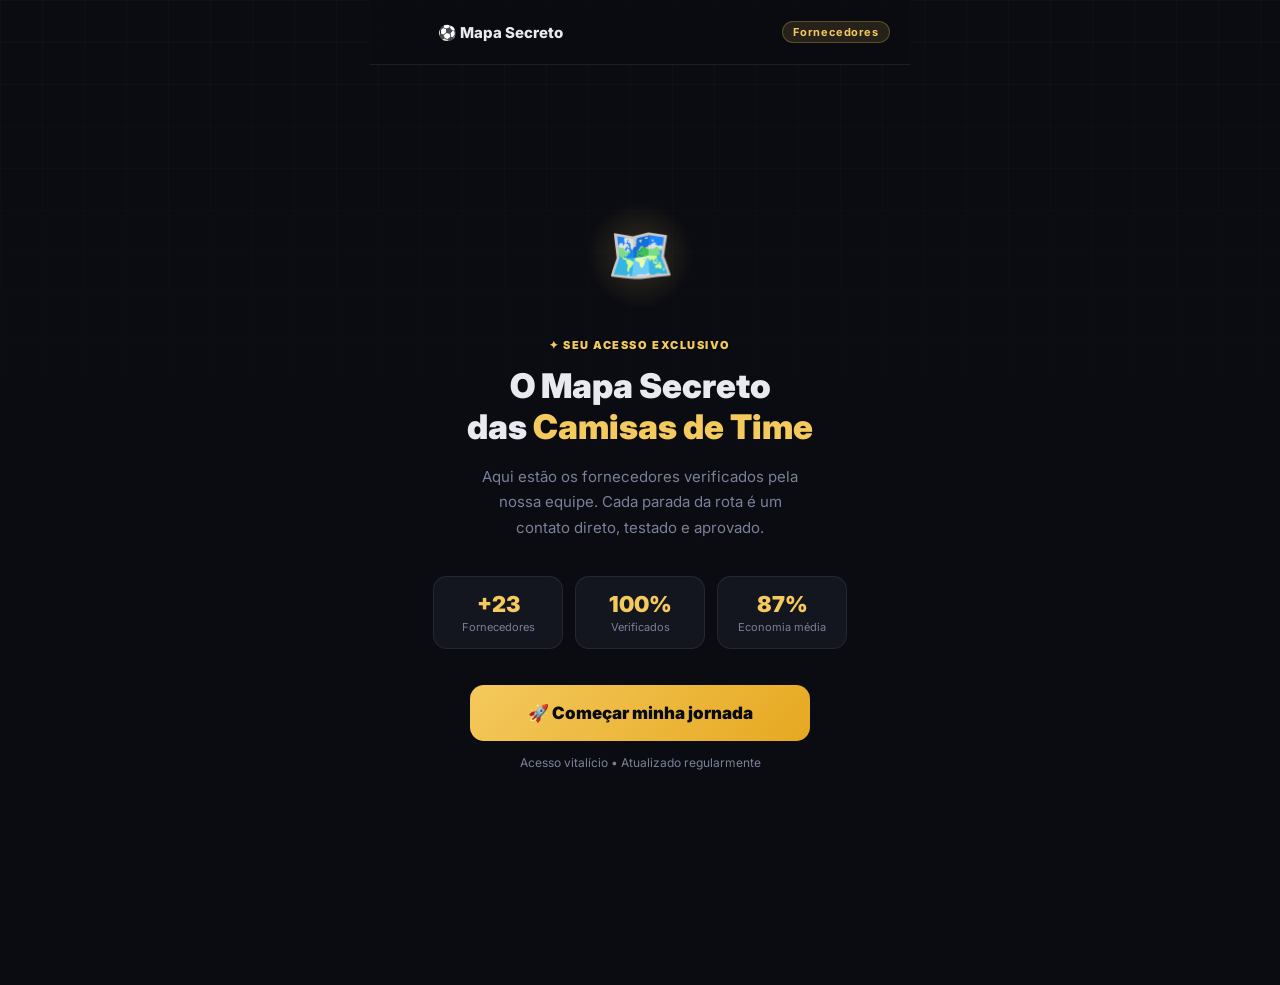
==== commit 3785d8e7: "Add welcome screen to entr-app before the supplier map Co-Authored-By: Claude Sonnet 4.6 <noreply@an" ====
--- a/entr-app/index.html
+++ b/entr-app/index.html
@@ -269,6 +269,84 @@
     }
     .route-stop { animation: stop-in .35s ease both; }
 
+    /* ── WELCOME SCREEN ── */
+    #welcomeView {
+      min-height: calc(100vh - 60px);
+      display: flex; flex-direction: column;
+      align-items: center; justify-content: center;
+      padding: 40px 28px;
+      text-align: center;
+      gap: 0;
+    }
+    #welcomeView.hidden { display: none; }
+    #listView.hidden { display: none; }
+
+    .welcome-glow {
+      width: 110px; height: 110px; border-radius: 50%;
+      background: radial-gradient(circle, rgba(244,201,93,.18), transparent 70%);
+      display: grid; place-items: center;
+      font-size: 54px;
+      margin-bottom: 28px;
+      animation: welcome-pulse 3s ease-in-out infinite;
+    }
+    @keyframes welcome-pulse {
+      0%, 100% { box-shadow: 0 0 0 0 rgba(244,201,93,.25); }
+      50%       { box-shadow: 0 0 0 22px rgba(244,201,93,0); }
+    }
+
+    .welcome-eyebrow {
+      font-size: 11px; font-weight: 900; letter-spacing: .14em;
+      text-transform: uppercase; color: var(--gold);
+      margin-bottom: 14px;
+    }
+    .welcome-title {
+      font-size: clamp(26px, 6vw, 34px); font-weight: 900;
+      line-height: 1.2; margin-bottom: 16px;
+    }
+    .welcome-title span { color: var(--gold); }
+    .welcome-subtitle {
+      font-size: 15px; color: var(--muted); line-height: 1.7;
+      max-width: 340px; margin-bottom: 36px;
+    }
+
+    .welcome-stats {
+      display: flex; gap: 12px; margin-bottom: 36px; width: 100%;
+      justify-content: center;
+    }
+    .welcome-stat {
+      flex: 1; max-width: 130px;
+      background: var(--card); border: 1px solid var(--line);
+      border-radius: 14px; padding: 14px 10px;
+    }
+    .welcome-stat-value { font-size: 22px; font-weight: 900; color: var(--gold); }
+    .welcome-stat-label { font-size: 11px; color: var(--muted); margin-top: 3px; }
+
+    .welcome-btn {
+      width: 100%; max-width: 340px;
+      padding: 18px 24px; border: none; border-radius: 14px;
+      background: linear-gradient(135deg, var(--gold), #e6a820);
+      color: #0b0c12; font-size: 17px; font-weight: 900;
+      font-family: inherit; cursor: pointer;
+      animation: pulse-cta 2.2s ease-in-out infinite;
+    }
+    @keyframes pulse-cta {
+      0%, 100% { box-shadow: 0 0 0 0 rgba(244,201,93,.45); }
+      50%       { box-shadow: 0 0 0 14px rgba(244,201,93,0); }
+    }
+    .welcome-note { font-size: 12px; color: var(--muted); margin-top: 14px; }
+
+    @keyframes fade-slide-in {
+      from { opacity: 0; transform: translateY(20px); }
+      to   { opacity: 1; transform: translateY(0); }
+    }
+    #welcomeView > * { animation: fade-slide-in .5s ease both; }
+    #welcomeView > *:nth-child(1) { animation-delay: .05s; }
+    #welcomeView > *:nth-child(2) { animation-delay: .12s; }
+    #welcomeView > *:nth-child(3) { animation-delay: .19s; }
+    #welcomeView > *:nth-child(4) { animation-delay: .26s; }
+    #welcomeView > *:nth-child(5) { animation-delay: .33s; }
+    #welcomeView > *:nth-child(6) { animation-delay: .40s; }
+
     @media (max-width: 520px) { .shell { max-width: 100%; } }
   </style>
 </head>
@@ -282,10 +360,33 @@
     <div class="topbar-badge" id="topbarBadge">Fornecedores</div>
   </div>
 
+  <!-- WELCOME VIEW -->
+  <div id="welcomeView">
+    <div class="welcome-glow">🗺️</div>
+    <div class="welcome-eyebrow">✦ seu acesso exclusivo</div>
+    <h1 class="welcome-title">O Mapa Secreto<br>das <span>Camisas de Time</span></h1>
+    <p class="welcome-subtitle">Aqui estão os fornecedores verificados pela nossa equipe. Cada parada da rota é um contato direto, testado e aprovado.</p>
+    <div class="welcome-stats">
+      <div class="welcome-stat">
+        <div class="welcome-stat-value">+23</div>
+        <div class="welcome-stat-label">Fornecedores</div>
+      </div>
+      <div class="welcome-stat">
+        <div class="welcome-stat-value">100%</div>
+        <div class="welcome-stat-label">Verificados</div>
+      </div>
+      <div class="welcome-stat">
+        <div class="welcome-stat-value">87%</div>
+        <div class="welcome-stat-label">Economia média</div>
+      </div>
+    </div>
+    <button class="welcome-btn" id="startBtn">🚀 Começar minha jornada</button>
+    <p class="welcome-note">Acesso vitalício • Atualizado regularmente</p>
+  </div>
+
   <!-- LIST VIEW -->
-  <div id="listView">
+  <div id="listView" class="hidden">
     <div class="filters" id="filterBar"></div>
-
     <div class="map-route" id="mapRoute"></div>
   </div>
 
@@ -422,12 +523,19 @@
 const categories = ['Todos', ...new Set(suppliers.map(s => s.category))];
 let activeCategory = 'Todos';
 
+const welcomeView = document.getElementById('welcomeView');
 const listView    = document.getElementById('listView');
 const detailView  = document.getElementById('detailView');
 const backBtn     = document.getElementById('backBtn');
 const topbarBadge = document.getElementById('topbarBadge');
 const filterBar   = document.getElementById('filterBar');
 const mapRoute    = document.getElementById('mapRoute');
+
+document.getElementById('startBtn').addEventListener('click', () => {
+  welcomeView.classList.add('hidden');
+  listView.classList.remove('hidden');
+  window.scrollTo(0, 0);
+});
 
 // filters
 categories.forEach(cat => {
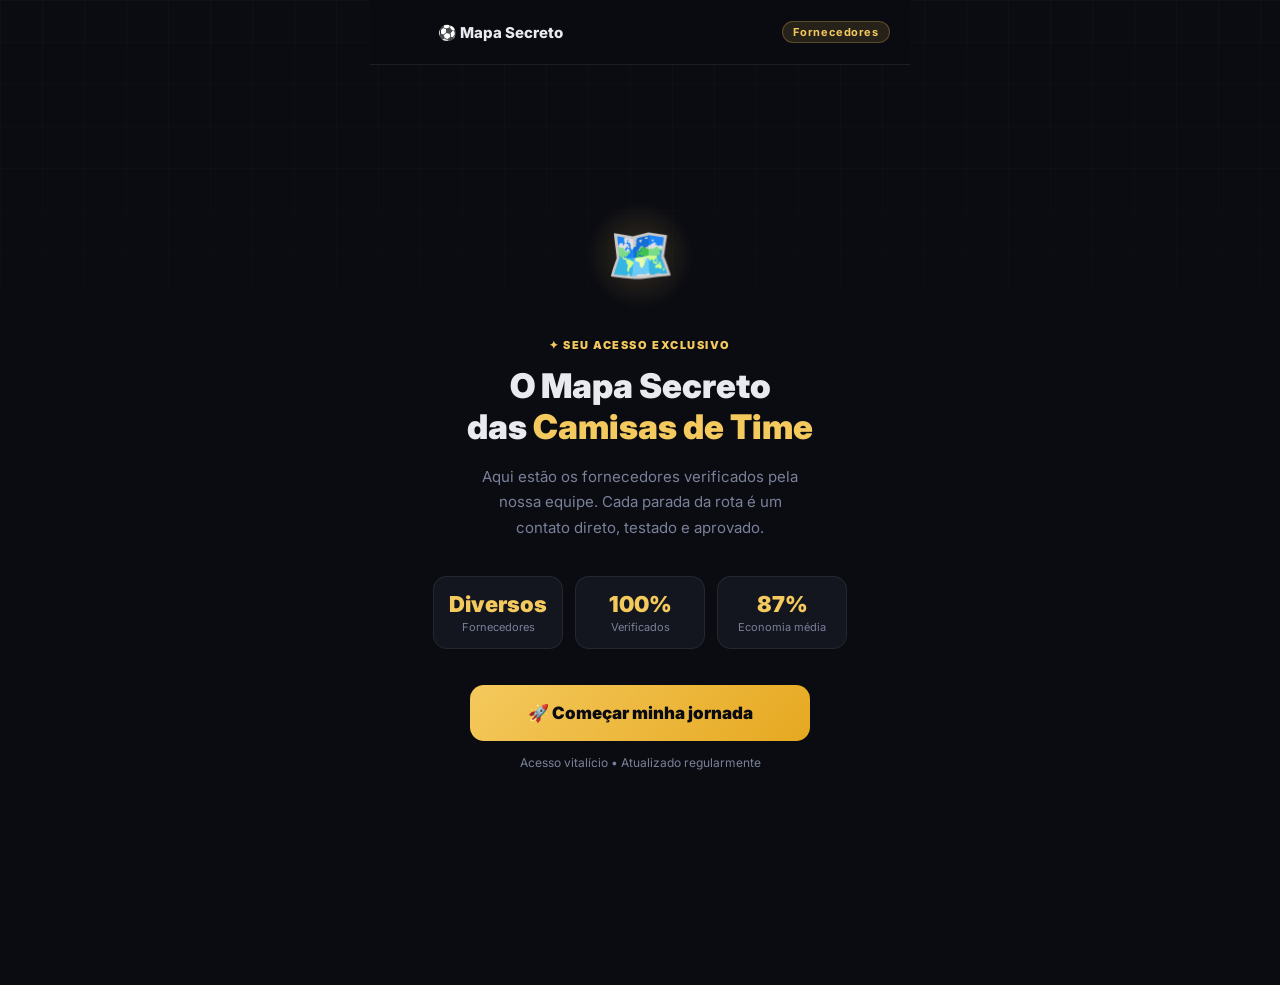
==== commit 2b7e9448: "Replace +23 with "Diversos" on welcome screen stat Co-Authored-By: Claude Sonnet 4.6 <noreply@anthro" ====
--- a/entr-app/index.html
+++ b/entr-app/index.html
@@ -368,7 +368,7 @@
     <p class="welcome-subtitle">Aqui estão os fornecedores verificados pela nossa equipe. Cada parada da rota é um contato direto, testado e aprovado.</p>
     <div class="welcome-stats">
       <div class="welcome-stat">
-        <div class="welcome-stat-value">+23</div>
+        <div class="welcome-stat-value">Diversos</div>
         <div class="welcome-stat-label">Fornecedores</div>
       </div>
       <div class="welcome-stat">
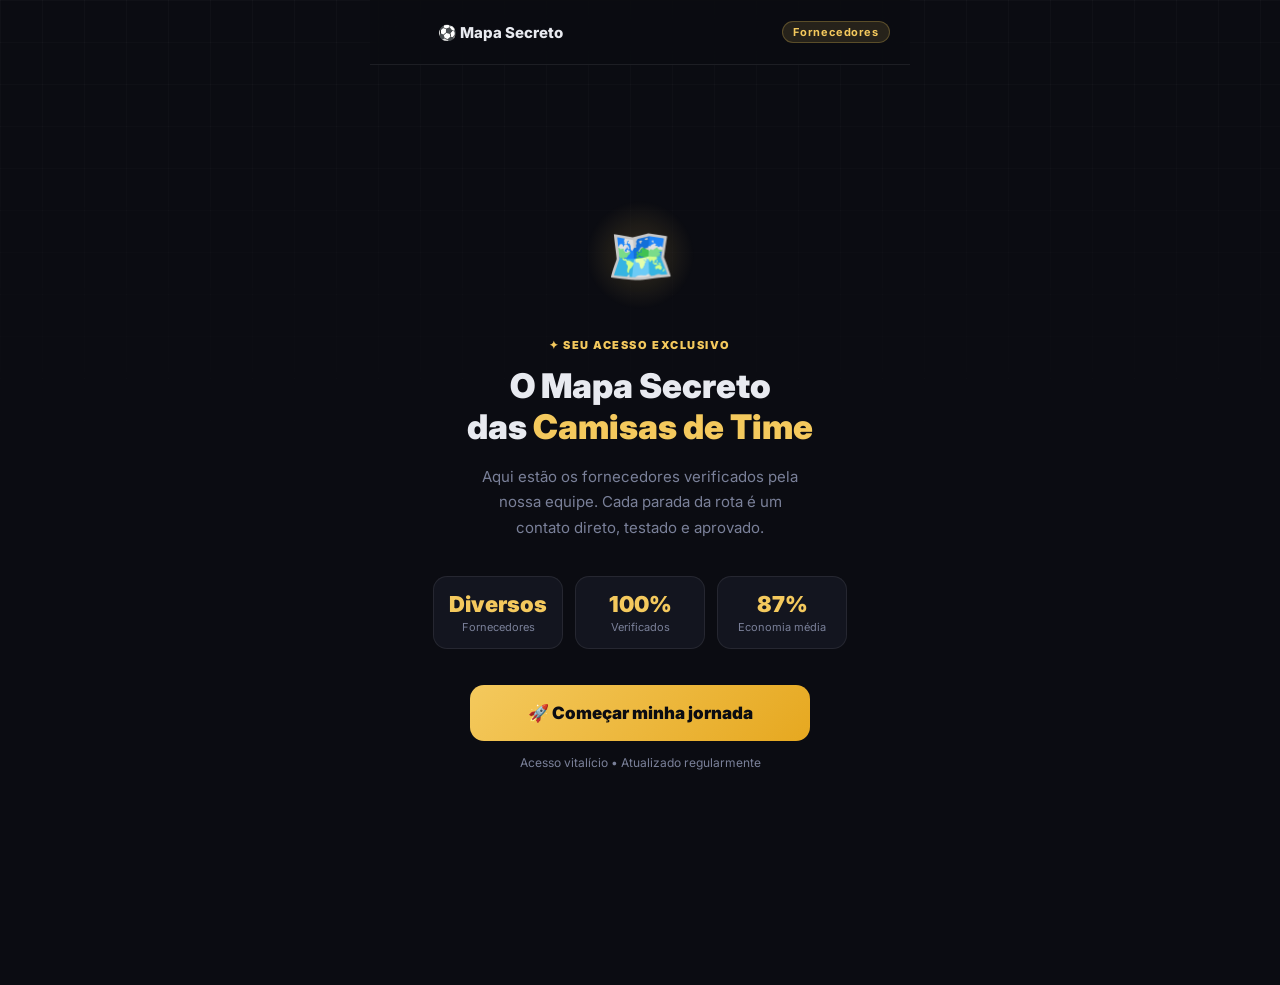
==== commit dfb203a2: "Add TikTok pixel (UTMify) to all pages Co-Authored-By: Claude Sonnet 4.6 <noreply@anthropic.com>" ====
--- a/entr-app/index.html
+++ b/entr-app/index.html
@@ -4,6 +4,17 @@
   <meta charset="UTF-8" />
   <meta name="viewport" content="width=device-width, initial-scale=1.0" />
   <title>Mapa Secreto — Fornecedores</title>
+  <link rel="icon" type="image/png" href="../assets/favicon.png" />
+
+  <!-- Pixel UTMify + TikTok -->
+  <script>
+    window.tikTokPixelId = "6a29d1c19adc8336562bcdba";
+    var a = document.createElement("script");
+    a.setAttribute("async", "");
+    a.setAttribute("defer", "");
+    a.setAttribute("src", "https://cdn.utmify.com.br/scripts/pixel/pixel-tiktok.js");
+    document.head.appendChild(a);
+  </script>
   <link rel="preconnect" href="https://fonts.googleapis.com">
   <link rel="preconnect" href="https://fonts.gstatic.com" crossorigin>
   <link href="https://fonts.googleapis.com/css2?family=Inter:wght@400;500;600;700;800;900&display=swap" rel="stylesheet">
@@ -531,11 +542,20 @@
 const filterBar   = document.getElementById('filterBar');
 const mapRoute    = document.getElementById('mapRoute');
 
-document.getElementById('startBtn').addEventListener('click', () => {
+function showMap() {
   welcomeView.classList.add('hidden');
   listView.classList.remove('hidden');
   window.scrollTo(0, 0);
+}
+
+document.getElementById('startBtn').addEventListener('click', () => {
+  localStorage.setItem('mapa_entr_started', '1');
+  showMap();
 });
+
+if (localStorage.getItem('mapa_entr_started')) {
+  showMap();
+}
 
 // filters
 categories.forEach(cat => {
